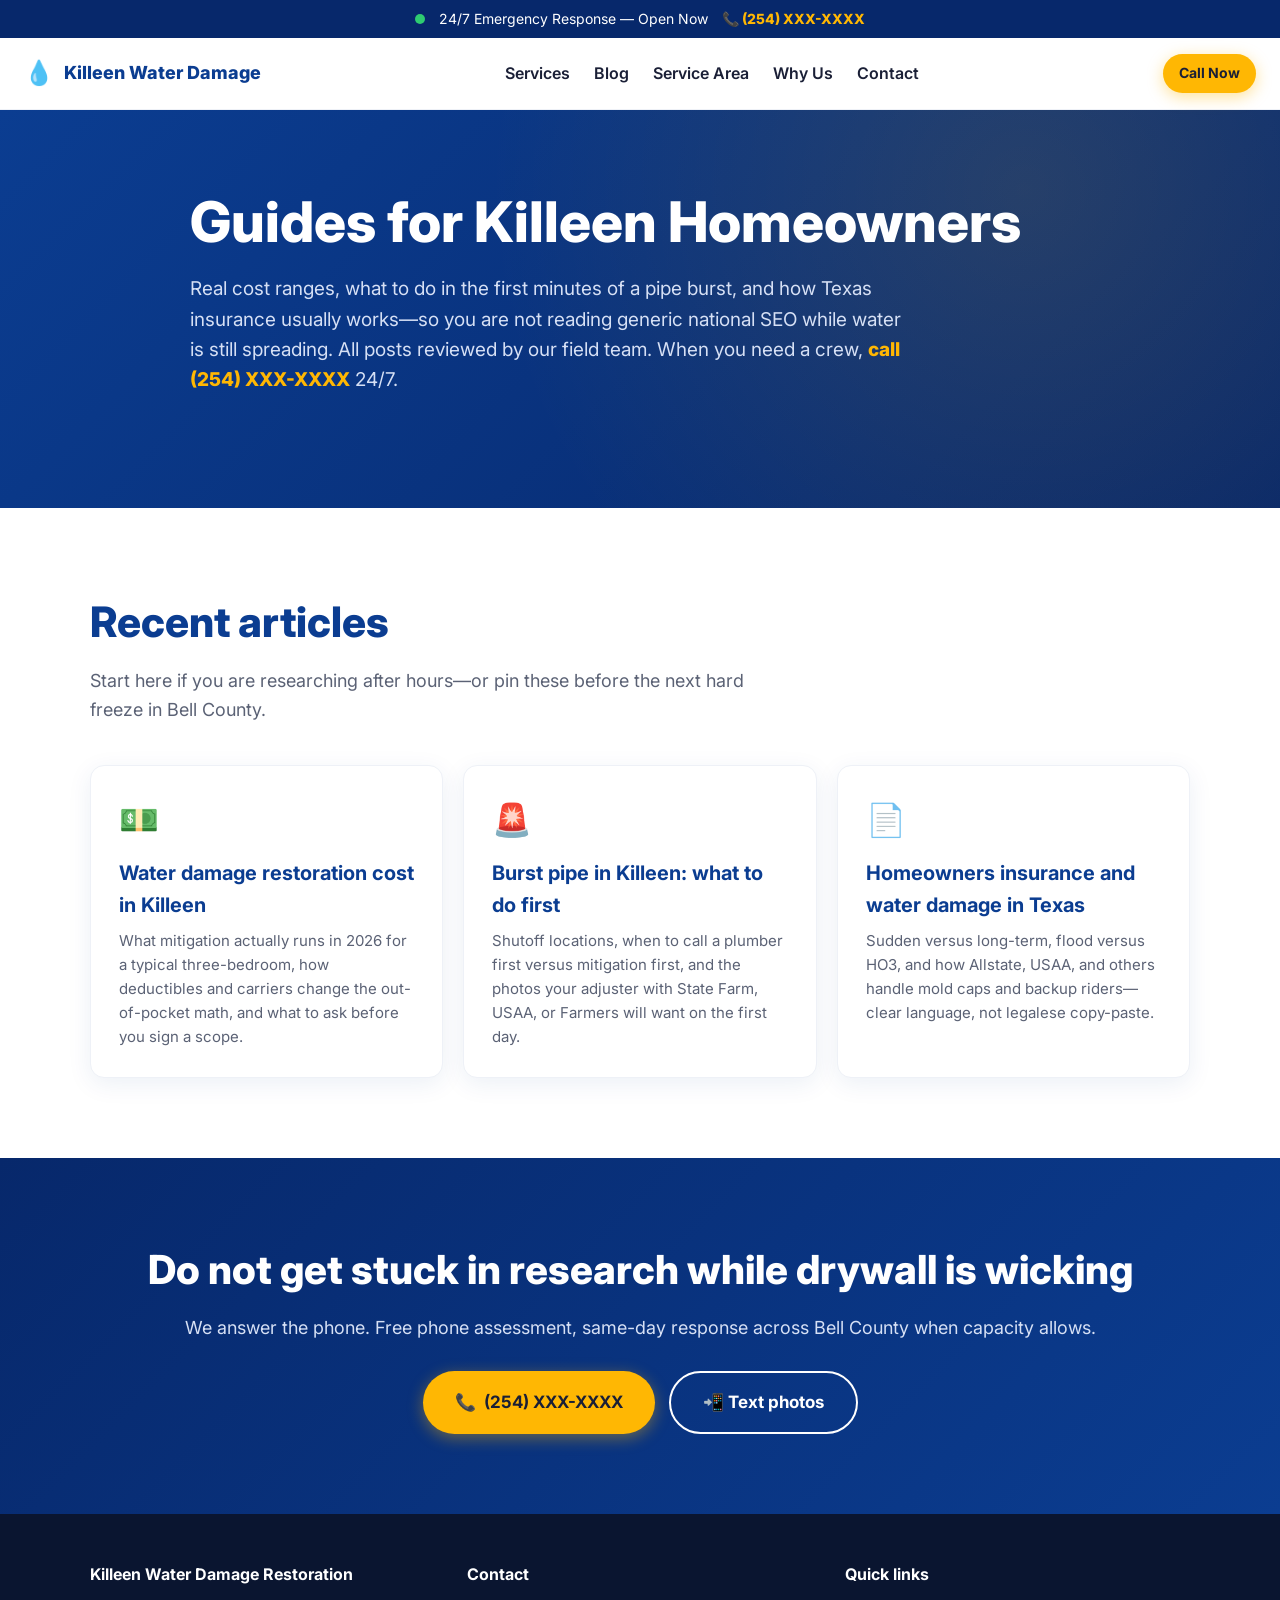
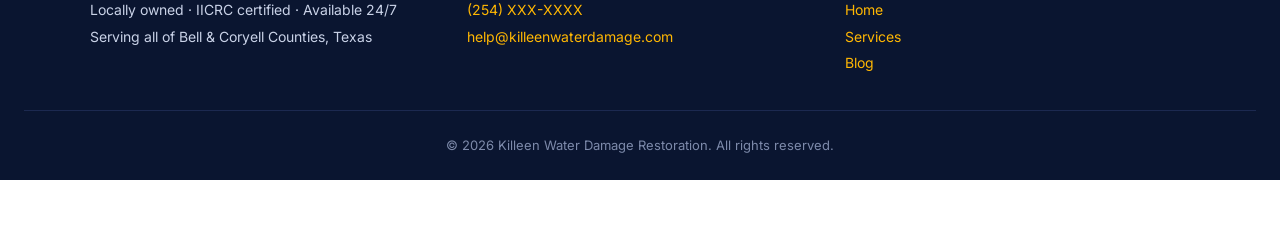
==== blog/index.html @ c3e21293 "feat(blog): add blog index and 3 long-form Killeen guides with FAQ schema Made-with: Cursor" ====
<!DOCTYPE html>
<html lang="en">
<head>
  <meta charset="UTF-8" />
  <meta name="viewport" content="width=device-width, initial-scale=1.0" />
  <title>Local Water Damage Tips &amp; Guides | Killeen Water Damage Restoration</title>
  <meta name="description" content="Plain-language water damage, insurance, and emergency guides for Killeen, Harker Heights, and Bell County homeowners—written for real Texas homes, not corporate fluff." />
  <link rel="canonical" href="https://killeenwaterdamage.com/blog/" />
  <link rel="icon" href="/favicon.ico" type="image/x-icon" />
  <link rel="icon" href="/favicon.svg" type="image/svg+xml" />
  <meta property="og:type" content="website" />
  <meta property="og:url" content="https://killeenwaterdamage.com/blog/" />
  <meta property="og:title" content="Water Damage Blog | Killeen Water Damage Restoration" />
  <meta property="og:description" content="Cost guides, burst pipe checklists, and Texas insurance help for the Killeen area." />
  <meta property="og:image" content="https://killeenwaterdamage.com/og.jpg" />
  <meta name="twitter:card" content="summary_large_image" />
  <meta name="theme-color" content="#0b3d91" />
  <link rel="preconnect" href="https://fonts.googleapis.com" />
  <link rel="preconnect" href="https://fonts.gstatic.com" crossorigin />
  <link href="https://fonts.googleapis.com/css2?family=Inter:wght@400;600;800&display=swap" rel="stylesheet" />
  <link rel="stylesheet" href="/styles.css" />
  <script type="application/ld+json">{
  "@context": "https://schema.org",
  "@type": "BreadcrumbList",
  "itemListElement": [
    { "@type": "ListItem", "position": 1, "name": "Home", "item": "https://killeenwaterdamage.com/" },
    { "@type": "ListItem", "position": 2, "name": "Blog", "item": "https://killeenwaterdamage.com/blog/" }
  ]
  }</script>
</head>
<body>
  <div class="topbar">
    <span class="topbar__pulse" aria-hidden="true"></span>
    <span>24/7 Emergency Response &mdash; Open Now</span>
    <a href="tel:+1254XXXXXXX" class="topbar__phone">📞 <span data-site-phone-text>(254) XXX-XXXX</span></a>
  </div>

  <header class="site-header">
    <a href="/" class="logo">
      <span class="logo__mark" aria-hidden="true">💧</span>
      <span class="logo__text">Killeen Water Damage</span>
    </a>
    <nav class="nav" aria-label="Primary">
      <a href="/#services">Services</a>
      <a href="/blog/" aria-current="page">Blog</a>
      <a href="/#area">Service Area</a>
      <a href="/#why">Why Us</a>
      <a href="/#contact">Contact</a>
    </nav>
    <a href="tel:+1254XXXXXXX" class="btn btn--primary btn--sm" aria-label="Call Killeen Water Damage">Call Now</a>
  </header>

  <header class="hero" role="banner">
    <div class="hero__inner">
      <h1>Guides for Killeen Homeowners</h1>
      <p class="hero__sub">Real cost ranges, what to do in the first minutes of a pipe burst, and how Texas insurance usually works—so you are not reading generic national SEO while water is still spreading. All posts reviewed by our field team. When you need a crew, <a href="tel:+1254XXXXXXX" style="color: var(--accent); font-weight: 800;">call <span data-site-phone-text>(254) XXX-XXXX</span></a> 24/7.</p>
    </div>
  </header>

  <section class="section" aria-label="Recent articles">
    <div class="container">
      <h2 class="section__title">Recent articles</h2>
      <p class="section__lead">Start here if you are researching after hours—or pin these before the next hard freeze in Bell County.</p>
      <div class="cards">
        <a class="card" href="/blog/water-damage-restoration-cost-killeen/">
          <div class="card__icon" aria-hidden="true">💵</div>
          <h3>Water damage restoration cost in Killeen</h3>
          <p>What mitigation actually runs in 2026 for a typical three-bedroom, how deductibles and carriers change the out-of-pocket math, and what to ask before you sign a scope.</p>
        </a>
        <a class="card" href="/blog/burst-pipe-killeen-what-to-do/">
          <div class="card__icon" aria-hidden="true">🚨</div>
          <h3>Burst pipe in Killeen: what to do first</h3>
          <p>Shutoff locations, when to call a plumber first versus mitigation first, and the photos your adjuster with State Farm, USAA, or Farmers will want on the first day.</p>
        </a>
        <a class="card" href="/blog/homeowners-insurance-water-damage-texas/">
          <div class="card__icon" aria-hidden="true">📄</div>
          <h3>Homeowners insurance and water damage in Texas</h3>
          <p>Sudden versus long-term, flood versus HO3, and how Allstate, USAA, and others handle mold caps and backup riders—clear language, not legalese copy-paste.</p>
        </a>
      </div>
    </div>
  </section>

  <section class="cta" aria-label="Call us">
    <div class="container">
      <h2>Do not get stuck in research while drywall is wicking</h2>
      <p>We answer the phone. Free phone assessment, same-day response across Bell County when capacity allows.</p>
      <div class="cta__buttons">
        <a href="tel:+1254XXXXXXX" class="btn btn--primary btn--xl" aria-label="Call Killeen Water Damage">📞 <span data-site-phone-text>(254) XXX-XXXX</span></a>
        <a href="sms:+1254XXXXXXX" class="btn btn--ghost btn--xl" aria-label="Text our team">📲 Text photos</a>
      </div>
    </div>
  </section>

  <footer class="footer" role="contentinfo">
    <div class="container footer__inner">
      <div>
        <strong>Killeen Water Damage Restoration</strong>
        <p>Locally owned &middot; IICRC certified &middot; Available 24/7</p>
        <p>Serving all of Bell &amp; Coryell Counties, Texas</p>
      </div>
      <div>
        <strong>Contact</strong>
        <p><a href="tel:+1254XXXXXXX"><span data-site-phone-text>(254) XXX-XXXX</span></a></p>
        <p><a href="mailto:help@killeenwaterdamage.com">help@killeenwaterdamage.com</a></p>
      </div>
      <div>
        <strong>Quick links</strong>
        <p><a href="/">Home</a></p>
        <p><a href="/#services">Services</a></p>
        <p><a href="/blog/">Blog</a></p>
      </div>
    </div>
    <div class="footer__legal">
      &copy; <span id="year"></span> Killeen Water Damage Restoration. All rights reserved.
    </div>
  </footer>

  <a href="tel:+1254XXXXXXX" class="sticky-call" aria-label="Call Killeen Water Damage now">📞 Call Now &mdash; 24/7</a>
  <script src="/site.config.js" defer></script>
  <script src="/script.js" defer></script>
</body>
</html>
---- styles.css ----
:root {
  --navy: #0b3d91;
  --navy-dark: #07286b;
  --accent: #ffb703;
  --bg: #f7f9fc;
  --text: #1a1f36;
  --muted: #5b6275;
  --white: #ffffff;
  --shadow: 0 6px 24px rgba(11, 61, 145, 0.08);
  --radius: 14px;
}

* { box-sizing: border-box; margin: 0; padding: 0; }
html { scroll-behavior: smooth; }
body {
  font-family: 'Inter', -apple-system, BlinkMacSystemFont, sans-serif;
  color: var(--text);
  background: var(--white);
  line-height: 1.6;
  -webkit-font-smoothing: antialiased;
  padding-bottom: 70px;
}
a { color: var(--navy); text-decoration: none; }
img { max-width: 100%; display: block; }

/* TOP BAR */
.topbar {
  background: var(--navy-dark);
  color: var(--white);
  display: flex;
  justify-content: center;
  align-items: center;
  gap: 14px;
  padding: 8px 16px;
  font-size: 14px;
  flex-wrap: wrap;
}
.topbar__pulse {
  width: 10px; height: 10px; border-radius: 50%;
  background: #2ecc71;
  box-shadow: 0 0 0 0 rgba(46, 204, 113, 0.7);
  animation: pulse 1.6s infinite;
}
@keyframes pulse {
  0% { box-shadow: 0 0 0 0 rgba(46, 204, 113, 0.7); }
  70% { box-shadow: 0 0 0 12px rgba(46, 204, 113, 0); }
  100% { box-shadow: 0 0 0 0 rgba(46, 204, 113, 0); }
}
.topbar__phone { color: var(--accent); font-weight: 800; }

/* HEADER */
.site-header {
  display: flex;
  justify-content: space-between;
  align-items: center;
  padding: 16px 24px;
  background: var(--white);
  border-bottom: 1px solid #eef1f7;
  position: sticky; top: 0; z-index: 50;
}
.logo { display: flex; align-items: center; gap: 10px; font-weight: 800; color: var(--navy); font-size: 18px; }
.logo__mark { font-size: 24px; }
.nav { display: flex; gap: 24px; }
.nav a { color: var(--text); font-weight: 600; }
.nav a:hover { color: var(--navy); }

@media (max-width: 760px) {
  .nav { display: none; }
}

/* BUTTONS */
.btn {
  display: inline-flex;
  align-items: center;
  justify-content: center;
  gap: 8px;
  padding: 12px 22px;
  border-radius: 999px;
  font-weight: 700;
  font-size: 15px;
  transition: transform .08s ease, box-shadow .2s ease;
  cursor: pointer;
  border: none;
}
.btn--primary { background: var(--accent); color: #1a1f36; box-shadow: 0 4px 16px rgba(255, 183, 3, 0.4); }
.btn--primary:hover { transform: translateY(-1px); box-shadow: 0 8px 24px rgba(255, 183, 3, 0.5); }
.btn--ghost { background: transparent; color: var(--white); border: 2px solid var(--white); }
.btn--ghost:hover { background: var(--white); color: var(--navy); }
.btn--xl { padding: 16px 32px; font-size: 17px; }
.btn--sm { padding: 8px 16px; font-size: 14px; }

/* HERO */
.hero {
  background: linear-gradient(135deg, var(--navy) 0%, var(--navy-dark) 100%);
  color: var(--white);
  padding: 80px 24px;
  position: relative;
  overflow: hidden;
}
.hero::before {
  content: '';
  position: absolute; inset: 0;
  background: radial-gradient(circle at 80% 20%, rgba(255,183,3,0.12), transparent 50%);
  pointer-events: none;
}
.hero__inner { max-width: 900px; margin: 0 auto; position: relative; }
.hero h1 { font-size: clamp(32px, 5vw, 56px); font-weight: 800; line-height: 1.15; margin-bottom: 20px; }
.hero h1 .accent { color: var(--accent); }
.hero__sub { font-size: clamp(16px, 2vw, 19px); color: #d6e0f5; max-width: 720px; margin-bottom: 32px; }
.hero__cta { display: flex; flex-wrap: wrap; gap: 14px; margin-bottom: 32px; }
.hero__bullets { list-style: none; display: grid; grid-template-columns: repeat(auto-fit, minmax(220px, 1fr)); gap: 12px; }
.hero__bullets li { color: #d6e0f5; font-weight: 500; }

/* TRUST STRIP */
.trust {
  background: var(--bg);
  padding: 20px 24px;
  display: flex;
  flex-wrap: wrap;
  justify-content: center;
  gap: 32px;
  border-bottom: 1px solid #eef1f7;
}
.trust__item { font-weight: 700; color: var(--muted); font-size: 14px; letter-spacing: 0.4px; }

/* SECTIONS */
.section { padding: 80px 24px; }
.section--alt { background: var(--bg); }
.container { max-width: 1100px; margin: 0 auto; }
.container--two { display: grid; grid-template-columns: 1.2fr 1fr; gap: 48px; align-items: center; }
@media (max-width: 800px) { .container--two { grid-template-columns: 1fr; } }
.section__title { font-size: clamp(28px, 4vw, 42px); font-weight: 800; margin-bottom: 12px; color: var(--navy); }
.section__lead { color: var(--muted); font-size: 18px; margin-bottom: 40px; max-width: 700px; }

/* CARDS */
.cards { display: grid; grid-template-columns: repeat(auto-fit, minmax(280px, 1fr)); gap: 20px; }
.card {
  background: var(--white);
  border: 1px solid #eef1f7;
  border-radius: var(--radius);
  padding: 28px;
  box-shadow: var(--shadow);
  transition: transform .15s ease, box-shadow .25s ease;
}
.card:hover { transform: translateY(-4px); box-shadow: 0 12px 32px rgba(11, 61, 145, 0.12); }
.card__icon { font-size: 32px; margin-bottom: 12px; }
.card h3 { font-size: 20px; margin-bottom: 8px; color: var(--navy); }
.card p { color: var(--muted); font-size: 15px; }
a.card {
  color: inherit;
  display: block;
  text-decoration: none;
}
a.card:hover h3 { text-decoration: underline; text-underline-offset: 3px; }
.prose h2 { font-size: 1.35rem; color: var(--navy); margin: 2.5rem 0 0.75rem; }
.prose h3 { font-size: 1.1rem; color: var(--navy); margin: 1.5rem 0 0.5rem; }
.prose p { margin: 0 0 1rem; color: var(--text); }
.prose ul { margin: 0 0 1.25rem 1.1rem; color: var(--text); }
.prose li { margin-bottom: 0.4rem; }
.prose-cta { background: var(--bg); border-left: 4px solid var(--navy); padding: 1.25rem 1.5rem; border-radius: var(--radius); margin: 2rem 0; }
.faq__list { list-style: none; margin: 0; padding: 0; }
.faq__list li { margin-bottom: 1.25rem; border-bottom: 1px solid #eef1f7; padding-bottom: 1.25rem; }
.faq__list h3 { font-size: 1rem; margin-bottom: 0.4rem; }
.svc-footer-links { display: flex; flex-wrap: wrap; gap: 0.75rem; margin-top: 2rem; }
.svc-footer-links a { text-decoration: underline; }
.post-meta { color: var(--muted); font-size: 14px; margin-bottom: 0.5rem; }
.post-lead { font-size: 1.1rem; font-weight: 600; color: var(--navy); margin-bottom: 1.5rem; }
.blog-cta { background: var(--bg); border-radius: var(--radius); padding: 1.25rem 1.5rem; margin: 2rem 0; border: 1px solid #eef1f7; }
.blog-cta .btn { margin-top: 0.5rem; }

/* STATS */
.stats { display: grid; grid-template-columns: 1fr 1fr; gap: 16px; }
.stat {
  background: var(--white);
  border-radius: var(--radius);
  padding: 24px;
  text-align: center;
  box-shadow: var(--shadow);
}
.stat strong { display: block; font-size: 28px; color: var(--navy); font-weight: 800; }
.stat span { color: var(--muted); font-size: 14px; }

/* AREA GRID */
.area-grid {
  list-style: none;
  display: grid;
  grid-template-columns: repeat(auto-fit, minmax(260px, 1fr));
  gap: 12px;
}
.area-grid li {
  background: var(--bg);
  padding: 14px 18px;
  border-radius: 10px;
  font-weight: 600;
  color: var(--text);
  border-left: 4px solid var(--navy);
}

/* FINAL CTA */
.cta {
  background: linear-gradient(135deg, var(--navy-dark) 0%, var(--navy) 100%);
  color: var(--white);
  padding: 80px 24px;
  text-align: center;
}
.cta h2 { font-size: clamp(28px, 4vw, 40px); font-weight: 800; margin-bottom: 12px; }
.cta p { color: #d6e0f5; font-size: 18px; margin-bottom: 28px; }
.cta__buttons { display: flex; flex-wrap: wrap; gap: 14px; justify-content: center; }

/* FOOTER */
.footer { background: #0a1530; color: #c9d2e7; padding: 48px 24px 0; }
.footer__inner {
  display: grid;
  grid-template-columns: repeat(auto-fit, minmax(240px, 1fr));
  gap: 32px;
}
.footer strong { color: var(--white); display: block; margin-bottom: 12px; font-size: 16px; }
.footer p { font-size: 14px; margin-bottom: 4px; }
.footer a { color: var(--accent); }
.footer__legal {
  text-align: center;
  padding: 24px 0;
  margin-top: 32px;
  border-top: 1px solid #1c2950;
  font-size: 13px;
  color: #7d8aaa;
}

/* STICKY MOBILE CALL BAR */
.sticky-call {
  display: none;
  position: fixed;
  bottom: 0;
  left: 0;
  right: 0;
  background: var(--accent);
  color: #1a1f36;
  text-align: center;
  padding: 16px;
  font-weight: 800;
  font-size: 17px;
  z-index: 100;
  box-shadow: 0 -4px 16px rgba(0,0,0,0.2);
}
@media (max-width: 760px) {
  .sticky-call { display: block; }
}
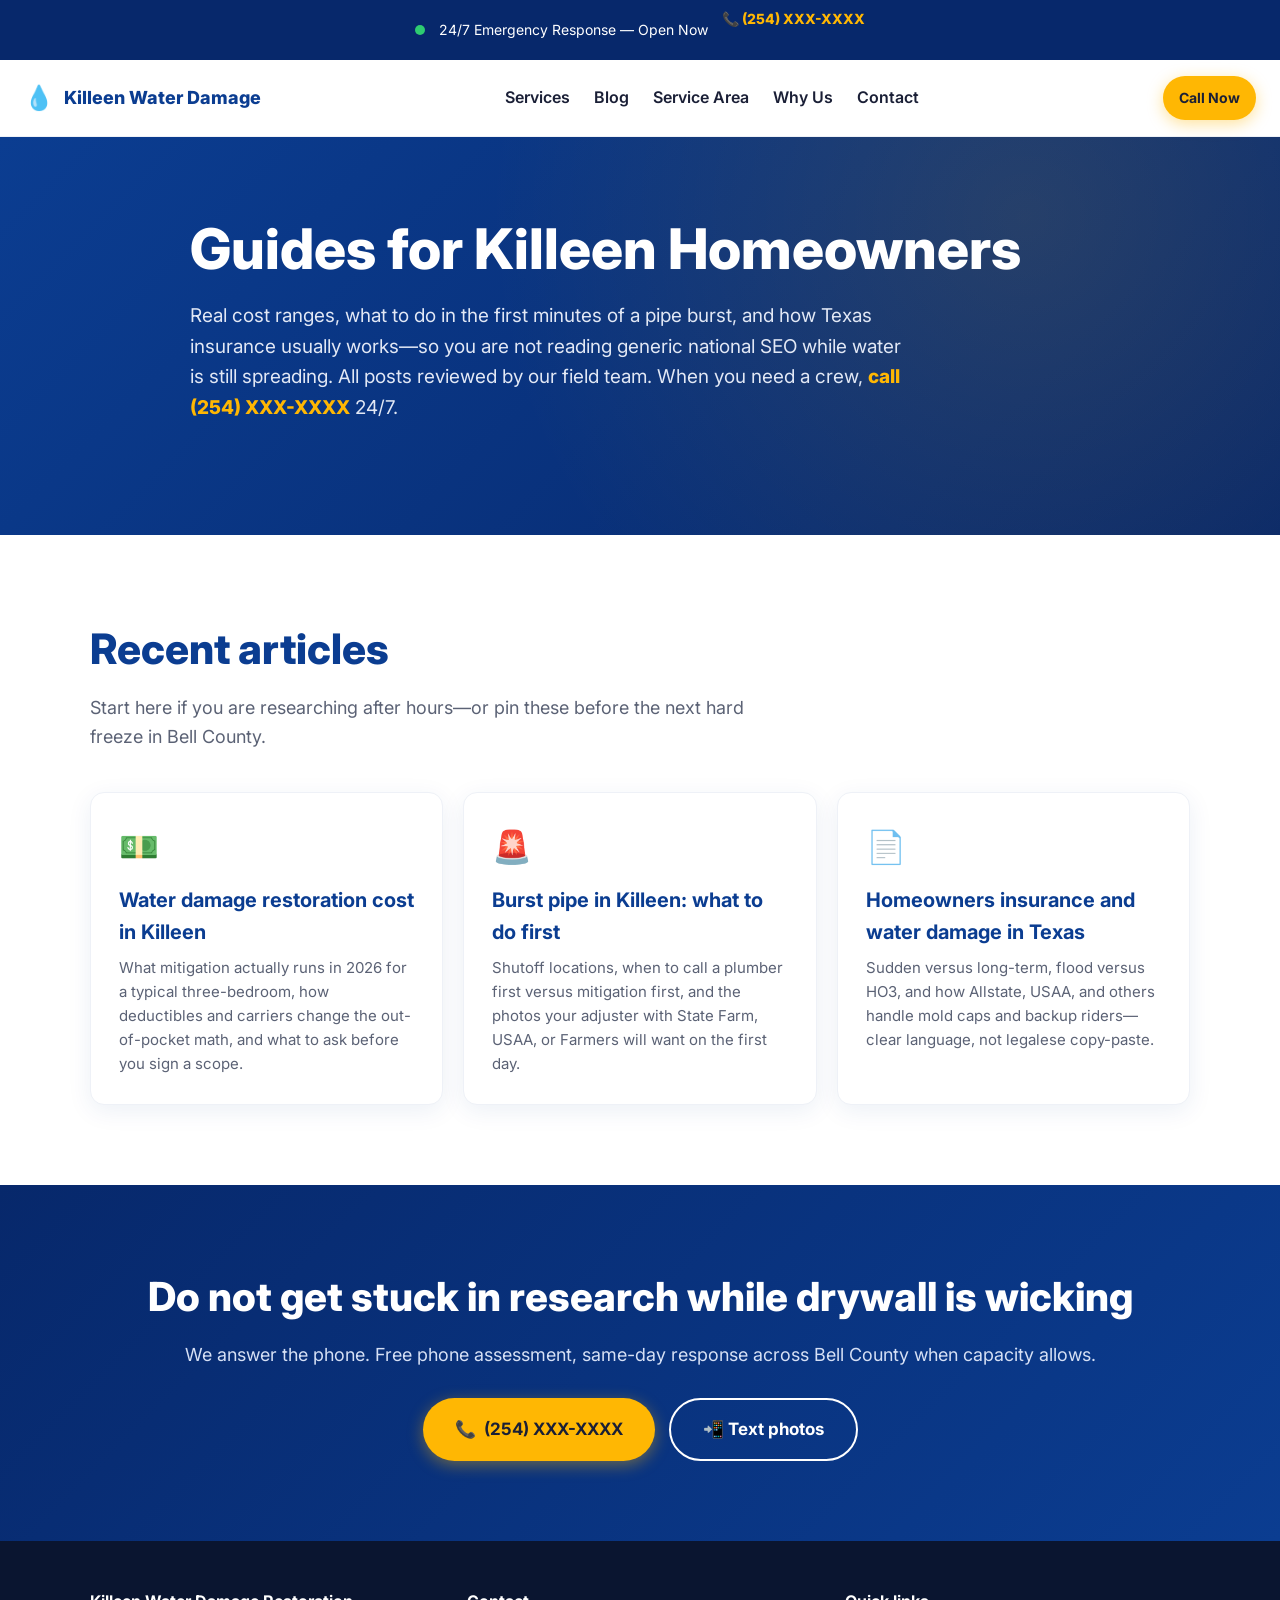
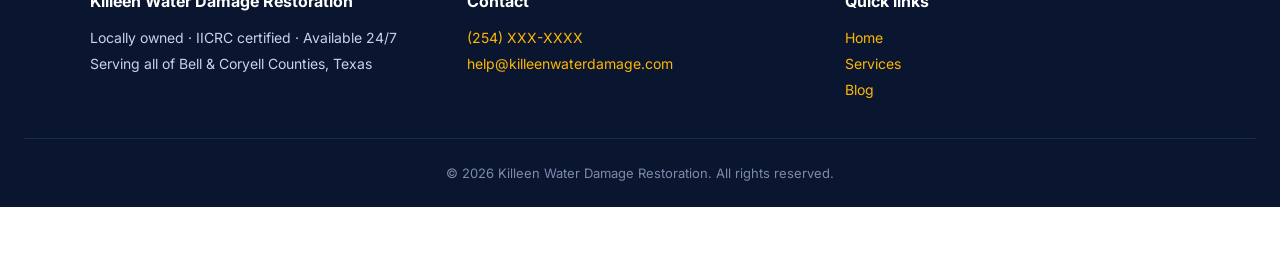
==== commit 8cb25b24: "fix(phone): centralize PHONE_TEL/PHONE_DISPLAY, remove phone placeholders from HTML, omit street+tel" ====
--- a/blog/index.html
+++ b/blog/index.html
@@ -32,7 +32,7 @@
   <div class="topbar">
     <span class="topbar__pulse" aria-hidden="true"></span>
     <span>24/7 Emergency Response &mdash; Open Now</span>
-    <a href="tel:+1254XXXXXXX" class="topbar__phone">📞 <span data-site-phone-text>(254) XXX-XXXX</span></a>
+    <a href="tel:+12540000000" class="topbar__phone">📞 <span data-site-phone-text></span></a>
   </div>
 
   <header class="site-header">
@@ -47,13 +47,13 @@
       <a href="/#why">Why Us</a>
       <a href="/#contact">Contact</a>
     </nav>
-    <a href="tel:+1254XXXXXXX" class="btn btn--primary btn--sm" aria-label="Call Killeen Water Damage">Call Now</a>
+    <a href="tel:+12540000000" class="btn btn--primary btn--sm" aria-label="Call Killeen Water Damage">Call Now</a>
   </header>
 
   <header class="hero" role="banner">
     <div class="hero__inner">
       <h1>Guides for Killeen Homeowners</h1>
-      <p class="hero__sub">Real cost ranges, what to do in the first minutes of a pipe burst, and how Texas insurance usually works—so you are not reading generic national SEO while water is still spreading. All posts reviewed by our field team. When you need a crew, <a href="tel:+1254XXXXXXX" style="color: var(--accent); font-weight: 800;">call <span data-site-phone-text>(254) XXX-XXXX</span></a> 24/7.</p>
+      <p class="hero__sub">Real cost ranges, what to do in the first minutes of a pipe burst, and how Texas insurance usually works—so you are not reading generic national SEO while water is still spreading. All posts reviewed by our field team. When you need a crew, <a href="tel:+12540000000" style="color: var(--accent); font-weight: 800;">call <span data-site-phone-text></span></a> 24/7.</p>
     </div>
   </header>
 
@@ -86,8 +86,8 @@
       <h2>Do not get stuck in research while drywall is wicking</h2>
       <p>We answer the phone. Free phone assessment, same-day response across Bell County when capacity allows.</p>
       <div class="cta__buttons">
-        <a href="tel:+1254XXXXXXX" class="btn btn--primary btn--xl" aria-label="Call Killeen Water Damage">📞 <span data-site-phone-text>(254) XXX-XXXX</span></a>
-        <a href="sms:+1254XXXXXXX" class="btn btn--ghost btn--xl" aria-label="Text our team">📲 Text photos</a>
+        <a href="tel:+12540000000" class="btn btn--primary btn--xl" aria-label="Call Killeen Water Damage">📞 <span data-site-phone-text></span></a>
+        <a href="sms:+12540000000" class="btn btn--ghost btn--xl" aria-label="Text our team">📲 Text photos</a>
       </div>
     </div>
   </section>
@@ -101,7 +101,7 @@
       </div>
       <div>
         <strong>Contact</strong>
-        <p><a href="tel:+1254XXXXXXX"><span data-site-phone-text>(254) XXX-XXXX</span></a></p>
+        <p><a href="tel:+12540000000"><span data-site-phone-text></span></a></p>
         <p><a href="mailto:help@killeenwaterdamage.com">help@killeenwaterdamage.com</a></p>
       </div>
       <div>
@@ -116,7 +116,7 @@
     </div>
   </footer>
 
-  <a href="tel:+1254XXXXXXX" class="sticky-call" aria-label="Call Killeen Water Damage now">📞 Call Now &mdash; 24/7</a>
+  <a href="tel:+12540000000" class="sticky-call" aria-label="Call Killeen Water Damage now">📞 Call Now &mdash; 24/7</a>
   <script src="/site.config.js" defer></script>
   <script src="/script.js" defer></script>
 </body>
--- a/styles.css
+++ b/styles.css
@@ -106,10 +106,10 @@
 .hero__inner { max-width: 900px; margin: 0 auto; position: relative; }
 .hero h1 { font-size: clamp(32px, 5vw, 56px); font-weight: 800; line-height: 1.15; margin-bottom: 20px; }
 .hero h1 .accent { color: var(--accent); }
-.hero__sub { font-size: clamp(16px, 2vw, 19px); color: #d6e0f5; max-width: 720px; margin-bottom: 32px; }
+.hero__sub { font-size: clamp(16px, 2vw, 19px); color: #e2e8f5; max-width: 720px; margin-bottom: 32px; }
 .hero__cta { display: flex; flex-wrap: wrap; gap: 14px; margin-bottom: 32px; }
 .hero__bullets { list-style: none; display: grid; grid-template-columns: repeat(auto-fit, minmax(220px, 1fr)); gap: 12px; }
-.hero__bullets li { color: #d6e0f5; font-weight: 500; }
+.hero__bullets li { color: #e2e8f5; font-weight: 500; }
 
 /* TRUST STRIP */
 .trust {
@@ -168,6 +168,35 @@
 .blog-cta { background: var(--bg); border-radius: var(--radius); padding: 1.25rem 1.5rem; margin: 2rem 0; border: 1px solid #eef1f7; }
 .blog-cta .btn { margin-top: 0.5rem; }
 
+/* Lead form (homepage) */
+.lead-form { margin-top: 1rem; }
+.lead-form__field { margin-bottom: 1.1rem; }
+.lead-form__field label { display: block; font-weight: 600; color: var(--navy); margin-bottom: 0.35rem; }
+.lead-form input,
+.lead-form textarea {
+  width: 100%;
+  max-width: 100%;
+  padding: 0.7rem 0.9rem;
+  font: inherit;
+  border: 1px solid #c9d2e0;
+  border-radius: 10px;
+  min-height: 44px;
+}
+.lead-form textarea { min-height: 120px; resize: vertical; }
+.lead-form__hint { display: block; font-size: 13px; color: var(--muted); margin-top: 0.25rem; }
+.lead-form__err { display: block; font-size: 13px; color: #b42318; min-height: 1.1em; margin-top: 0.2rem; }
+.lead-form__success { background: #ecfdf3; border: 1px solid #6ee7b7; border-radius: var(--radius); padding: 1.25rem 1.5rem; margin-top: 1.25rem; color: #065f46; }
+.accent-link { color: var(--navy); font-weight: 800; }
+.estimate { max-width: 640px; margin: 0 auto; }
+.estimate .section__title, .estimate .section__lead { text-align: center; }
+.estimate .section__lead { margin-left: auto; margin-right: auto; }
+#lead-submit { width: 100%; margin-top: 0.5rem; }
+
+/* Mobile tap minimums (44×44) */
+.topbar a,
+.site-header .btn--sm { min-height: 44px; min-width: 44px; align-items: center; }
+.sticky-call { min-height: 48px; display: flex; align-items: center; justify-content: center; }
+
 /* STATS */
 .stats { display: grid; grid-template-columns: 1fr 1fr; gap: 16px; }
 .stat {
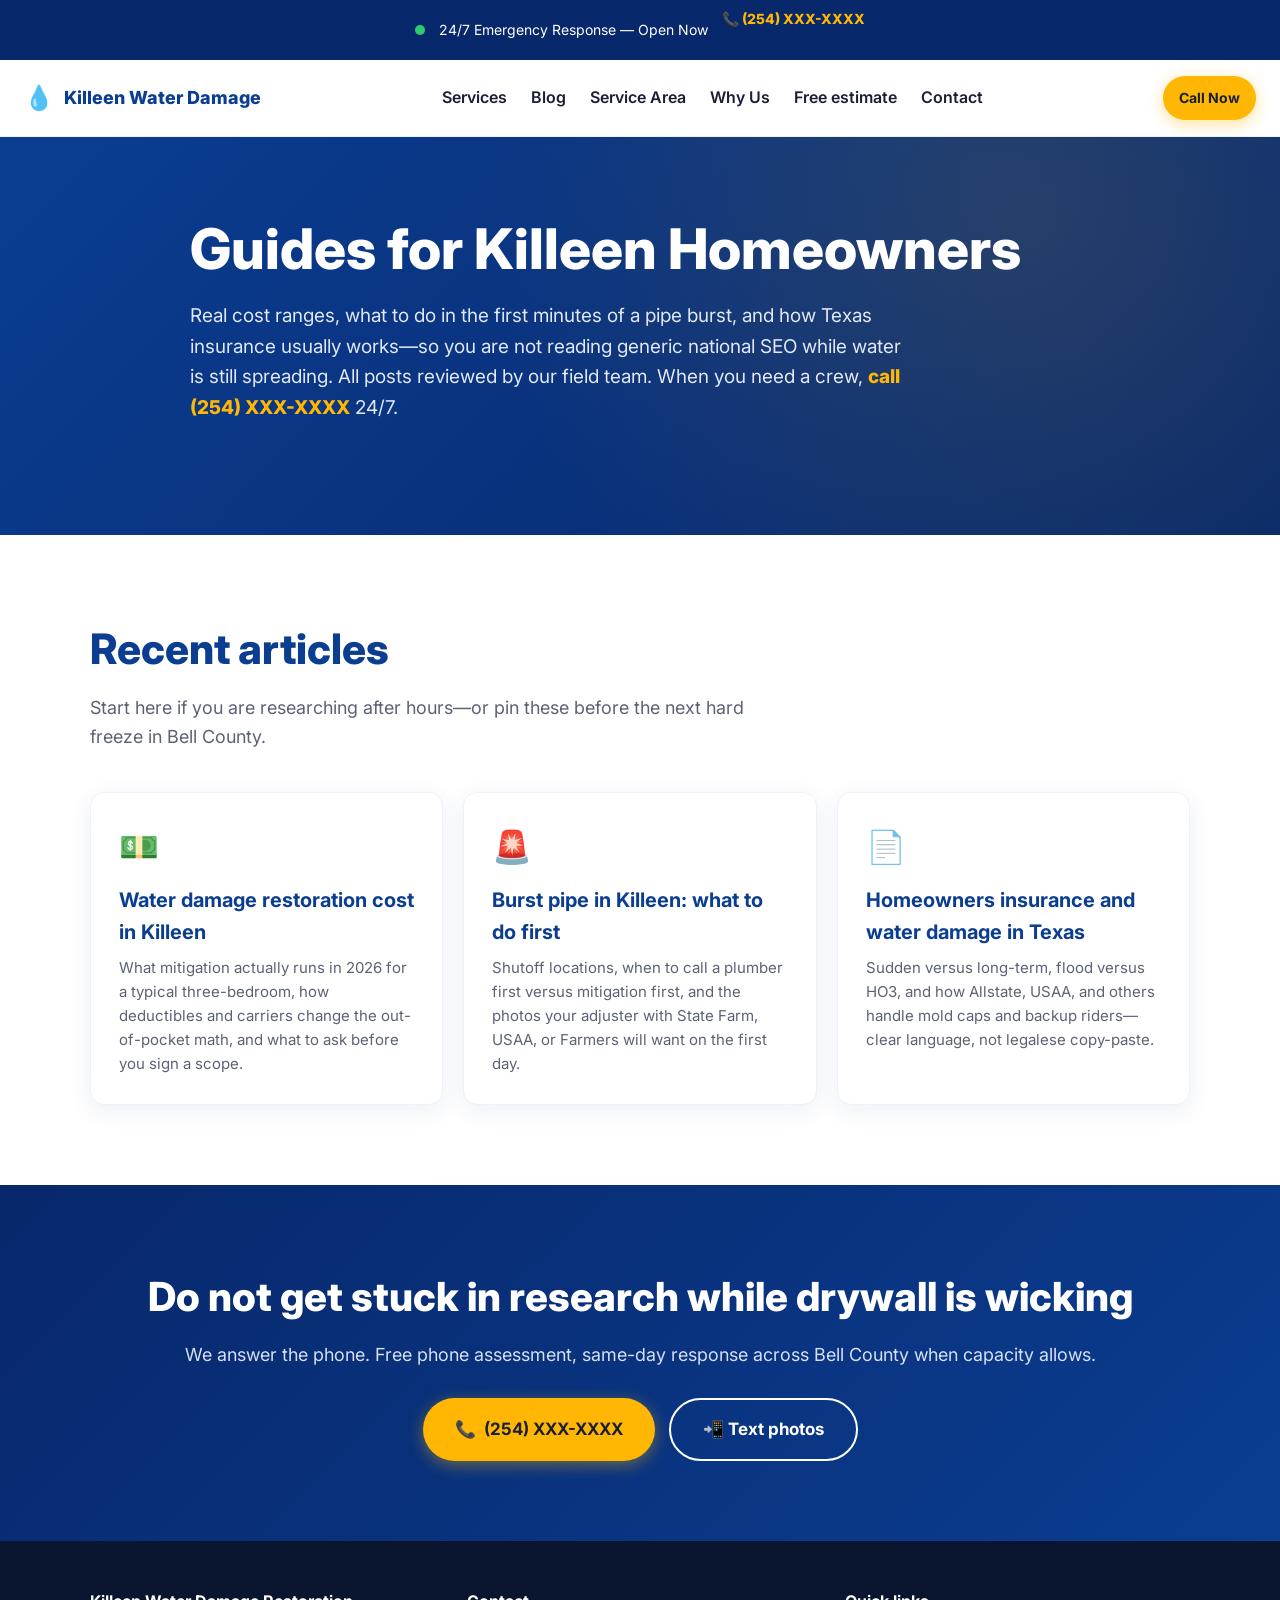
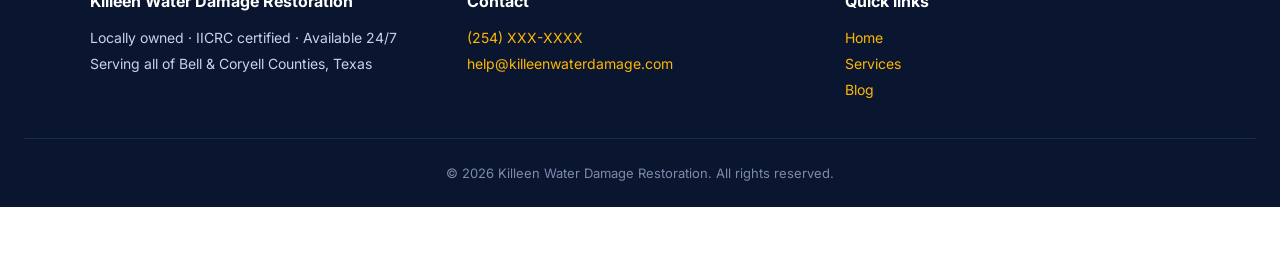
==== commit 4321c110: "fix(nav): consistent 6-item navigation, absolute homepage anchors, and Call Now on all pages Made-wi" ====
--- a/blog/index.html
+++ b/blog/index.html
@@ -36,16 +36,17 @@
   </div>
 
   <header class="site-header">
-    <a href="/" class="logo">
+    <a href="/" class="logo" aria-label="Killeen Water Damage home">
       <span class="logo__mark" aria-hidden="true">💧</span>
       <span class="logo__text">Killeen Water Damage</span>
     </a>
     <nav class="nav" aria-label="Primary">
-      <a href="/#services">Services</a>
-      <a href="/blog/" aria-current="page">Blog</a>
-      <a href="/#area">Service Area</a>
-      <a href="/#why">Why Us</a>
-      <a href="/#contact">Contact</a>
+      <a href="https://killeenwaterdamage.com/#services">Services</a>
+      <a href="https://killeenwaterdamage.com/blog/" aria-current="page">Blog</a>
+      <a href="https://killeenwaterdamage.com/#area">Service Area</a>
+      <a href="https://killeenwaterdamage.com/#why">Why Us</a>
+      <a href="https://killeenwaterdamage.com/#estimate">Free estimate</a>
+      <a href="https://killeenwaterdamage.com/#contact">Contact</a>
     </nav>
     <a href="tel:+12540000000" class="btn btn--primary btn--sm" aria-label="Call Killeen Water Damage">Call Now</a>
   </header>
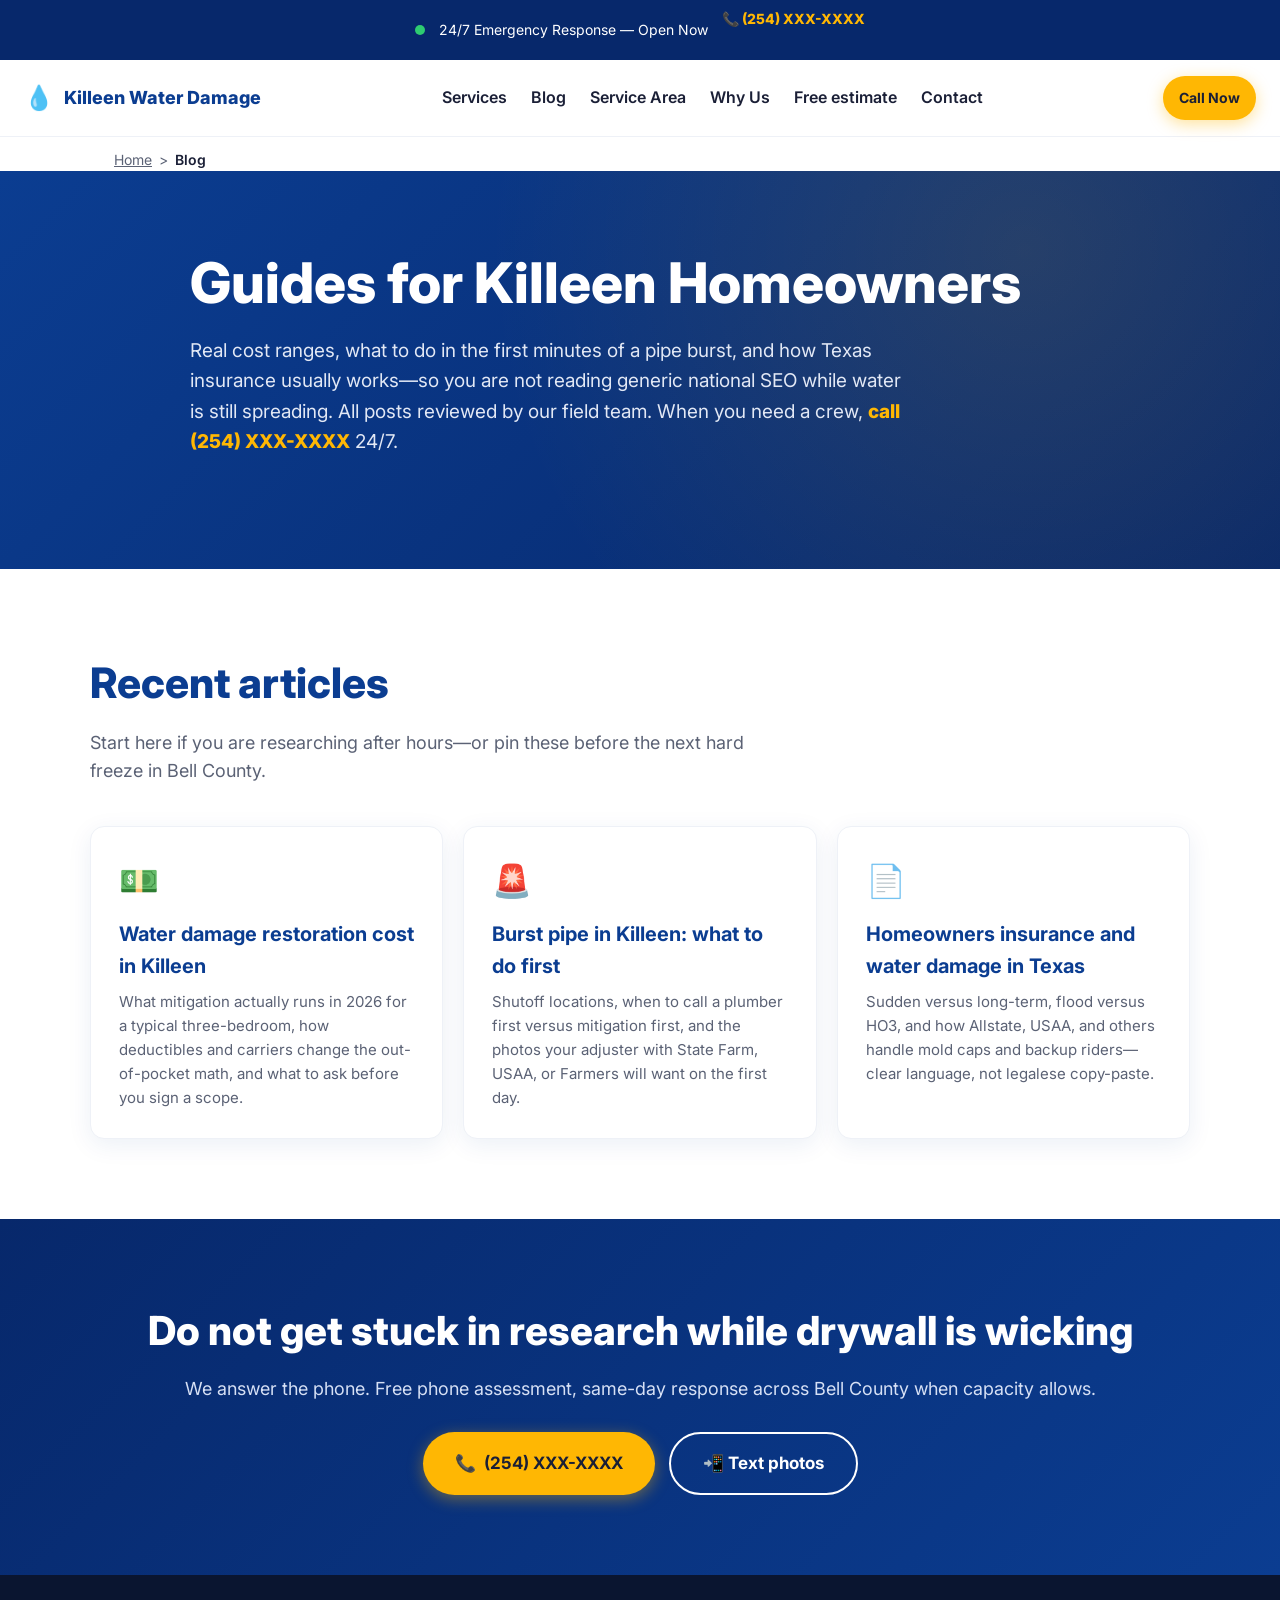
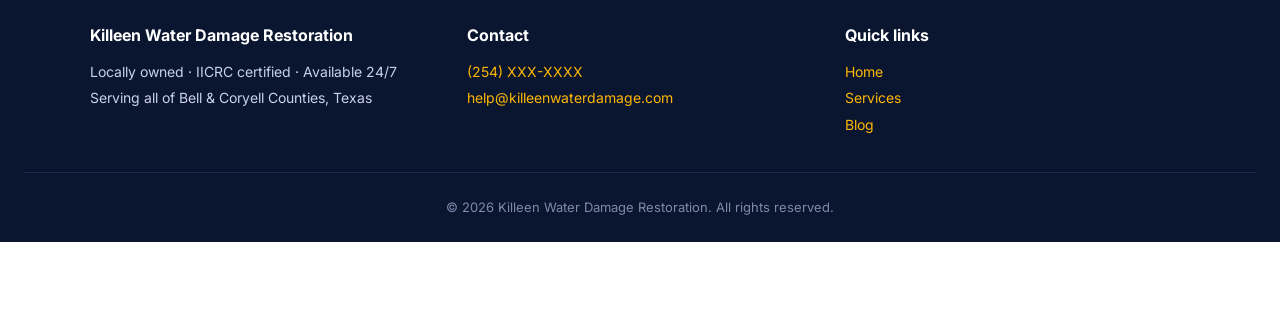
==== commit 7eb77d07: "fix(ui): add visible breadcrumbs on sub-pages and stabilize homepage service card grid Made-with: Cu" ====
--- a/blog/index.html
+++ b/blog/index.html
@@ -50,6 +50,10 @@
     </nav>
     <a href="tel:+12540000000" class="btn btn--primary btn--sm" aria-label="Call Killeen Water Damage">Call Now</a>
   </header>
+
+  <div class="breadcrumb" aria-label="Breadcrumb">
+    <a href="https://killeenwaterdamage.com/">Home</a><span class="breadcrumb__sep" aria-hidden="true"> &gt; </span><span class="breadcrumb__current" aria-current="page">Blog</span>
+  </div>
 
   <header class="hero" role="banner">
     <div class="hero__inner">
--- a/styles.css
+++ b/styles.css
@@ -59,6 +59,30 @@
   position: sticky; top: 0; z-index: 50;
 }
 .logo { display: flex; align-items: center; gap: 10px; font-weight: 800; color: var(--navy); font-size: 18px; }
+
+/* Visible breadcrumb (sub-pages) */
+.breadcrumb {
+  font-size: 14px;
+  color: var(--muted);
+  padding: 12px 24px 0;
+  max-width: 1100px;
+  margin: 0 auto;
+}
+.breadcrumb a { color: var(--muted); text-decoration: underline; }
+.breadcrumb a:hover { color: var(--navy); }
+.breadcrumb__sep { margin: 0 0.2rem; user-select: none; }
+.breadcrumb__current { color: var(--text); font-weight: 600; }
+
+/* Homepage service cards: avoid auto-fit row height gaps (stable 3-column → 2 → 1) */
+#services .cards {
+  grid-template-columns: repeat(3, 1fr);
+}
+@media (max-width: 1000px) {
+  #services .cards { grid-template-columns: repeat(2, 1fr); }
+}
+@media (max-width: 620px) {
+  #services .cards { grid-template-columns: 1fr; }
+}
 .logo__mark { font-size: 24px; }
 .nav { display: flex; gap: 24px; }
 .nav a { color: var(--text); font-weight: 600; }
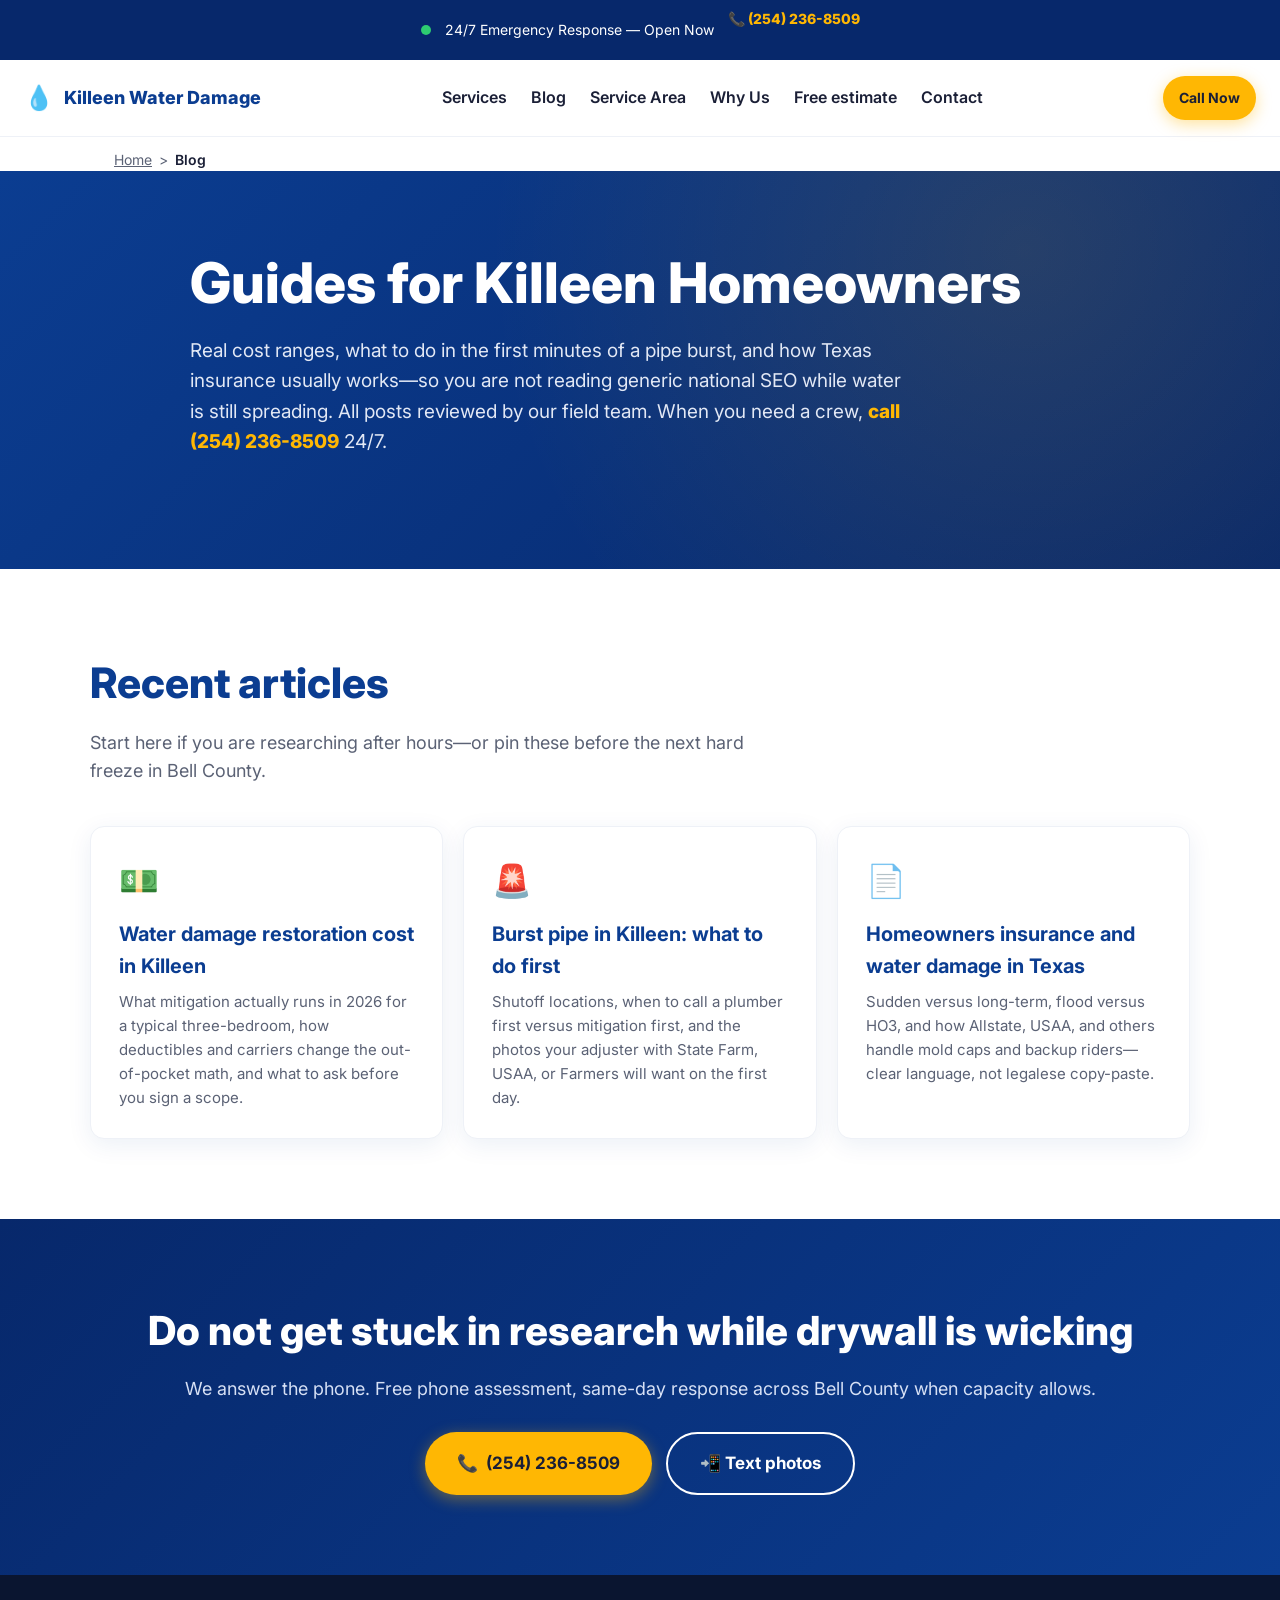
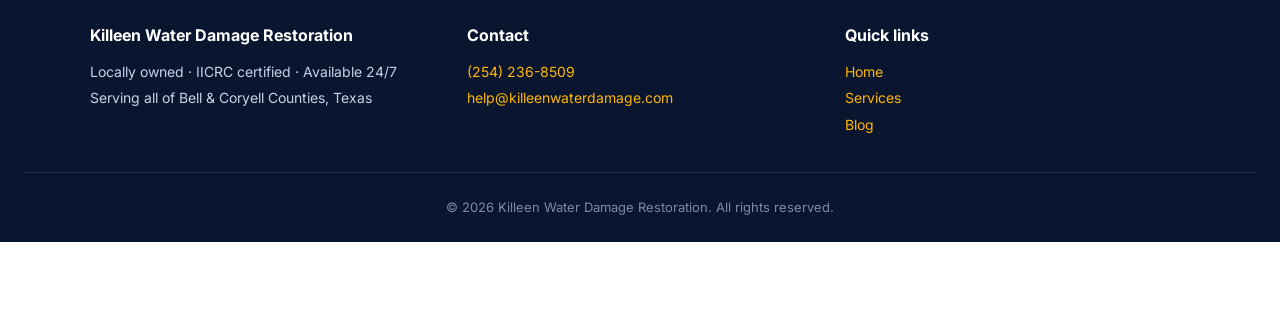
==== commit 85ceaa36: "feat(contact): set live Killeen line (254) 236-8509 in config, links, JSON-LD, and OG image Made-wit" ====
--- a/blog/index.html
+++ b/blog/index.html
@@ -2,6 +2,7 @@
 <html lang="en">
 <head>
   <meta charset="UTF-8" />
+  <meta name="google-site-verification" content="pLTv24Zc-dVqzHTM5Gm-5TnB09vjNI4DpMO-hupSkQg" />
   <meta name="viewport" content="width=device-width, initial-scale=1.0" />
   <title>Local Water Damage Tips &amp; Guides | Killeen Water Damage Restoration</title>
   <meta name="description" content="Plain-language water damage, insurance, and emergency guides for Killeen, Harker Heights, and Bell County homeowners—written for real Texas homes, not corporate fluff." />
@@ -32,7 +33,7 @@
   <div class="topbar">
     <span class="topbar__pulse" aria-hidden="true"></span>
     <span>24/7 Emergency Response &mdash; Open Now</span>
-    <a href="tel:+12540000000" class="topbar__phone">📞 <span data-site-phone-text></span></a>
+    <a href="tel:+12542368509" class="topbar__phone">📞 <span data-site-phone-text></span></a>
   </div>
 
   <header class="site-header">
@@ -48,7 +49,7 @@
       <a href="https://killeenwaterdamage.com/#estimate">Free estimate</a>
       <a href="https://killeenwaterdamage.com/#contact">Contact</a>
     </nav>
-    <a href="tel:+12540000000" class="btn btn--primary btn--sm" aria-label="Call Killeen Water Damage">Call Now</a>
+    <a href="tel:+12542368509" class="btn btn--primary btn--sm" aria-label="Call Killeen Water Damage">Call Now</a>
   </header>
 
   <div class="breadcrumb" aria-label="Breadcrumb">
@@ -58,7 +59,7 @@
   <header class="hero" role="banner">
     <div class="hero__inner">
       <h1>Guides for Killeen Homeowners</h1>
-      <p class="hero__sub">Real cost ranges, what to do in the first minutes of a pipe burst, and how Texas insurance usually works—so you are not reading generic national SEO while water is still spreading. All posts reviewed by our field team. When you need a crew, <a href="tel:+12540000000" style="color: var(--accent); font-weight: 800;">call <span data-site-phone-text></span></a> 24/7.</p>
+      <p class="hero__sub">Real cost ranges, what to do in the first minutes of a pipe burst, and how Texas insurance usually works—so you are not reading generic national SEO while water is still spreading. All posts reviewed by our field team. When you need a crew, <a href="tel:+12542368509" style="color: var(--accent); font-weight: 800;">call <span data-site-phone-text></span></a> 24/7.</p>
     </div>
   </header>
 
@@ -91,8 +92,8 @@
       <h2>Do not get stuck in research while drywall is wicking</h2>
       <p>We answer the phone. Free phone assessment, same-day response across Bell County when capacity allows.</p>
       <div class="cta__buttons">
-        <a href="tel:+12540000000" class="btn btn--primary btn--xl" aria-label="Call Killeen Water Damage">📞 <span data-site-phone-text></span></a>
-        <a href="sms:+12540000000" class="btn btn--ghost btn--xl" aria-label="Text our team">📲 Text photos</a>
+        <a href="tel:+12542368509" class="btn btn--primary btn--xl" aria-label="Call Killeen Water Damage">📞 <span data-site-phone-text></span></a>
+        <a href="sms:+12542368509" class="btn btn--ghost btn--xl" aria-label="Text our team">📲 Text photos</a>
       </div>
     </div>
   </section>
@@ -106,13 +107,13 @@
       </div>
       <div>
         <strong>Contact</strong>
-        <p><a href="tel:+12540000000"><span data-site-phone-text></span></a></p>
+        <p><a href="tel:+12542368509"><span data-site-phone-text></span></a></p>
         <p><a href="mailto:help@killeenwaterdamage.com">help@killeenwaterdamage.com</a></p>
       </div>
       <div>
         <strong>Quick links</strong>
         <p><a href="/">Home</a></p>
-        <p><a href="/#services">Services</a></p>
+        <p><a href="https://killeenwaterdamage.com/#services">Services</a></p>
         <p><a href="/blog/">Blog</a></p>
       </div>
     </div>
@@ -121,7 +122,7 @@
     </div>
   </footer>
 
-  <a href="tel:+12540000000" class="sticky-call" aria-label="Call Killeen Water Damage now">📞 Call Now &mdash; 24/7</a>
+  <a href="tel:+12542368509" class="sticky-call" aria-label="Call Killeen Water Damage now">📞 Call Now &mdash; 24/7</a>
   <script src="/site.config.js" defer></script>
   <script src="/script.js" defer></script>
 </body>
--- a/styles.css
+++ b/styles.css
@@ -188,6 +188,7 @@
 .svc-footer-links { display: flex; flex-wrap: wrap; gap: 0.75rem; margin-top: 2rem; }
 .svc-footer-links a { text-decoration: underline; }
 .post-meta { color: var(--muted); font-size: 14px; margin-bottom: 0.5rem; }
+.post-eat { font-size: 14px; color: var(--muted); margin: 0.4rem 0 1.25rem; line-height: 1.55; }
 .post-lead { font-size: 1.1rem; font-weight: 600; color: var(--navy); margin-bottom: 1.5rem; }
 .blog-cta { background: var(--bg); border-radius: var(--radius); padding: 1.25rem 1.5rem; margin: 2rem 0; border: 1px solid #eef1f7; }
 .blog-cta .btn { margin-top: 0.5rem; }
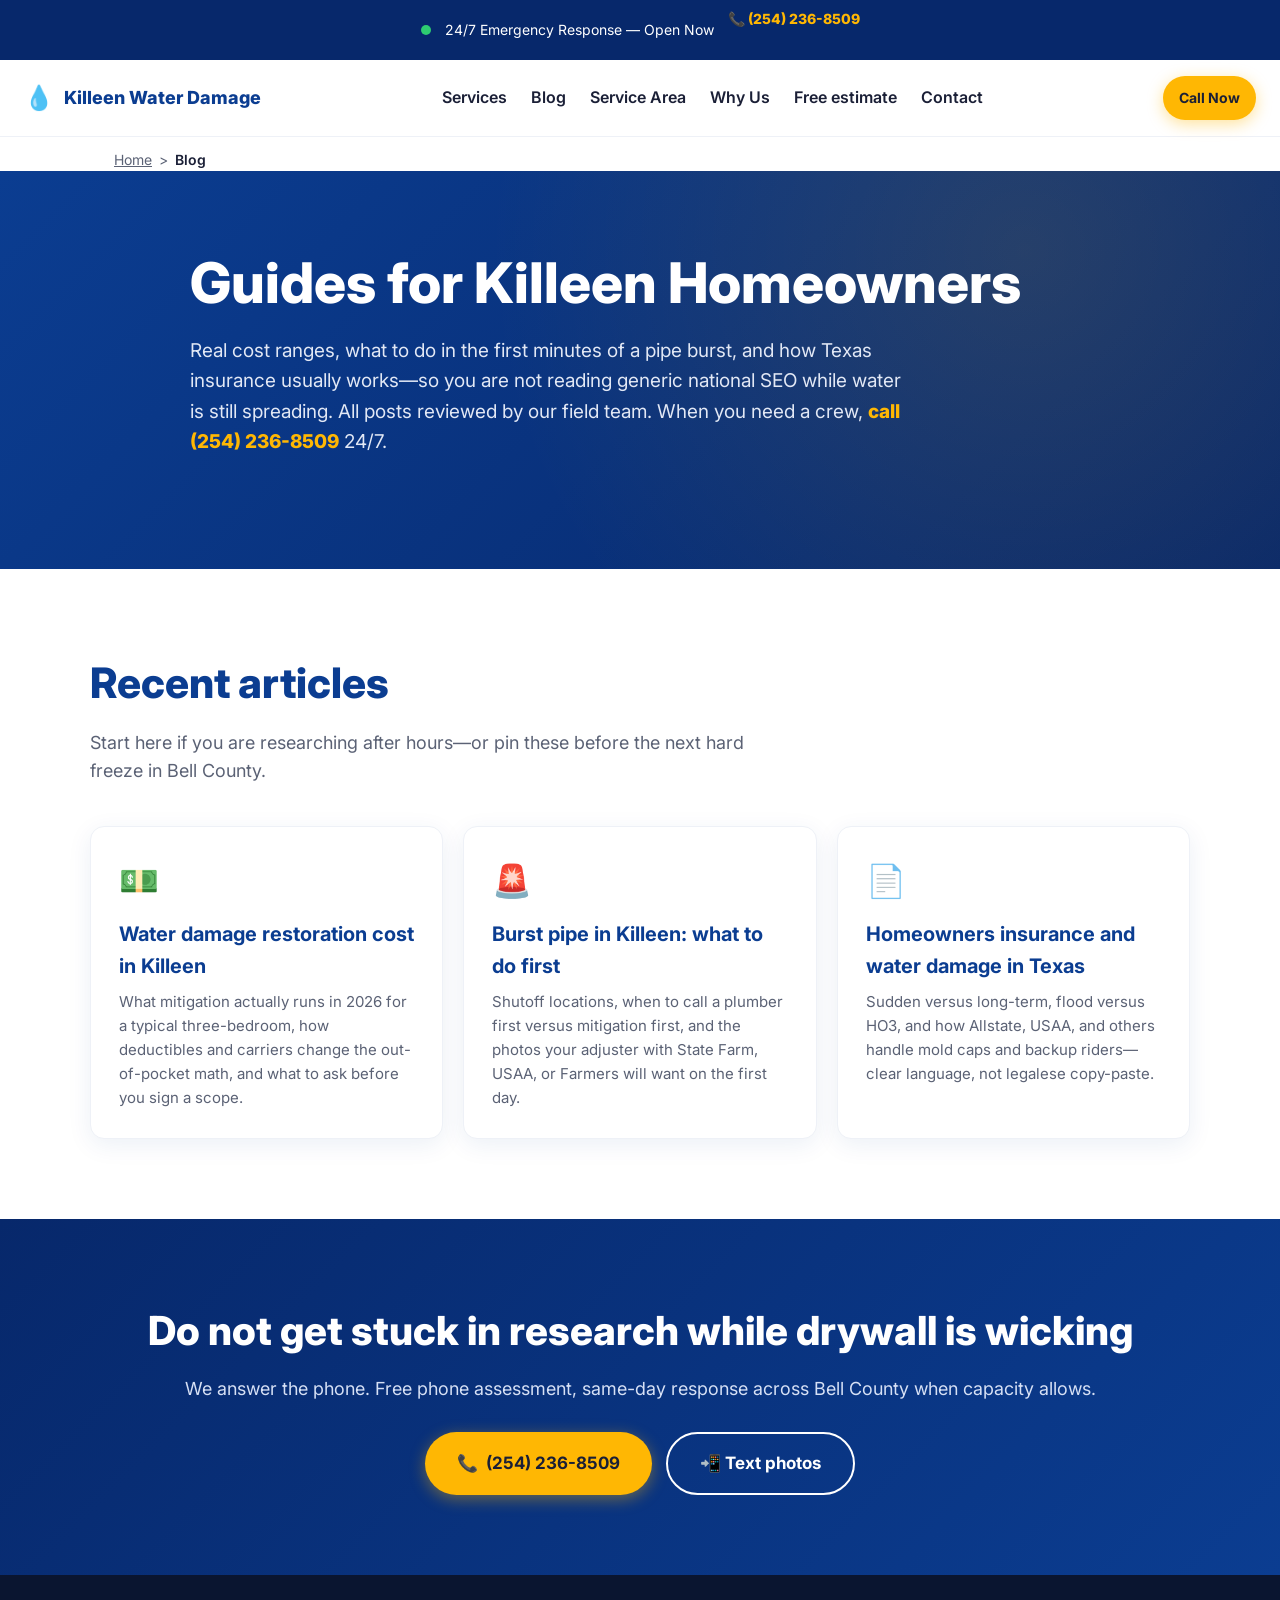
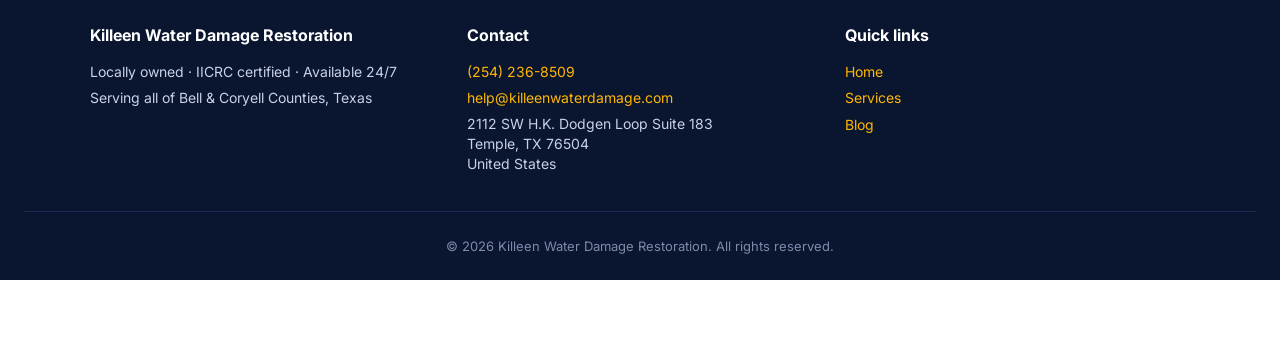
==== commit 15d1f265: "feat(nap): add Temple office address to config, JSON-LD, and site footers Made-with: Cursor" ====
--- a/blog/index.html
+++ b/blog/index.html
@@ -109,6 +109,7 @@
         <strong>Contact</strong>
         <p><a href="tel:+12542368509"><span data-site-phone-text></span></a></p>
         <p><a href="mailto:help@killeenwaterdamage.com">help@killeenwaterdamage.com</a></p>
+        <p class="footer__address" data-site-address></p>
       </div>
       <div>
         <strong>Quick links</strong>
--- a/styles.css
+++ b/styles.css
@@ -270,6 +270,7 @@
 }
 .footer strong { color: var(--white); display: block; margin-bottom: 12px; font-size: 16px; }
 .footer p { font-size: 14px; margin-bottom: 4px; }
+.footer__address { white-space: pre-line; max-width: 20rem; line-height: 1.45; }
 .footer a { color: var(--accent); }
 .footer__legal {
   text-align: center;
